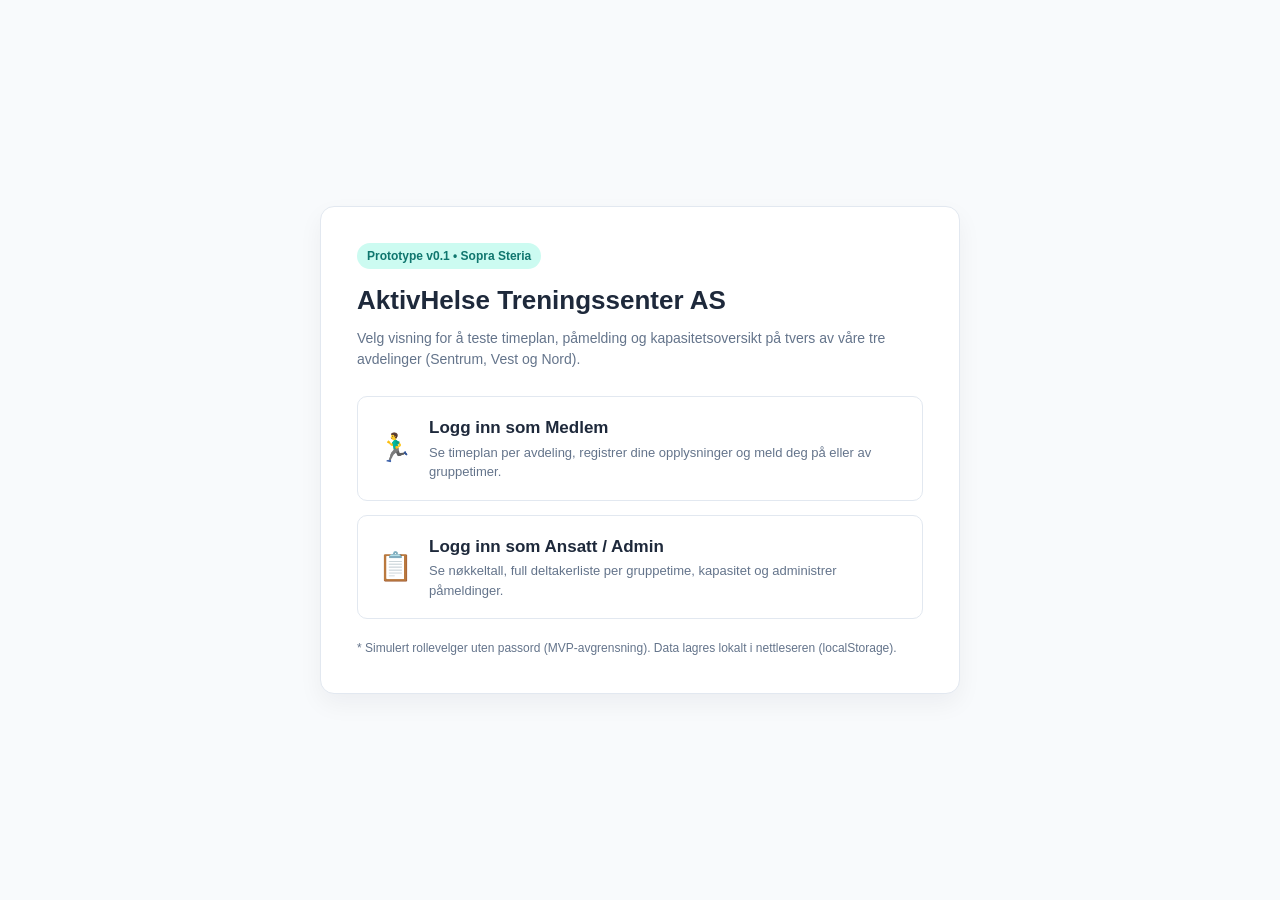
==== app/index.html @ 0dde115e "first commit" ====
<!DOCTYPE html>
<html lang="no">
<head>
  <meta charset="UTF-8" />
  <meta name="viewport" content="width=device-width, initial-scale=1.0" />
  <title>AktivHelse Treningssenter AS – Bookingsystem</title>
  <link rel="stylesheet" href="css/style.css" />
</head>
<body class="sentrert-side">
  <main class="portal-kort">
    <span class="merkelapp">Prototype v0.1 • Sopra Steria</span>
    <h1>AktivHelse Treningssenter AS</h1>
    <p class="undertittel">
      Velg visning for å teste timeplan, påmelding og kapasitetsoversikt på tvers av våre tre avdelinger (Sentrum, Vest og Nord).
    </p>

    <div class="rolle-valg">
      <a href="medlem.html" class="rolle-kort">
        <div class="rolle-ikon">🏃‍♂️</div>
        <div>
          <h2>Logg inn som Medlem</h2>
          <p>Se timeplan per avdeling, registrer dine opplysninger og meld deg på eller av gruppetimer.</p>
        </div>
      </a>

      <a href="ansatt.html" class="rolle-kort">
        <div class="rolle-ikon">📋</div>
        <div>
          <h2>Logg inn som Ansatt / Admin</h2>
          <p>Se nøkkeltall, full deltakerliste per gruppetime, kapasitet og administrer påmeldinger.</p>
        </div>
      </a>
    </div>

    <p class="fotnote">
      * Simulert rollevelger uten passord (MVP-avgrensning). Data lagres lokalt i nettleseren (localStorage).
    </p>
  </main>
</body>
</html>
---- app/css/style.css ----
:root {
  --bg-skifer: #F8FAFC;
  --kort-hvit: #FFFFFF;
  --ramme: #E2E8F0;
  --mork-skifer: #1E293B;
  --koks: #0F172A;
  --tekst-dempet: #64748B;
  --salvie: #0D9488;
  --salvie-mork: #0F766E;
  --lys-salvie: #CCFBF1;
  --varsel-rod: #BE123C;
  --varsel-rosa: #FFE4E6;
}

* {
  box-sizing: border-box;
  margin: 0;
  padding: 0;
  font-family: -apple-system, BlinkMacSystemFont, "Segoe UI", Roboto, sans-serif;
}

body {
  background-color: var(--bg-skifer);
  color: var(--koks);
  line-height: 1.5;
}

/* Startportal (index.html) */
body.sentrert-side {
  display: flex;
  align-items: center;
  justify-content: center;
  min-height: 100vh;
  padding: 20px;
}

.portal-kort {
  background: var(--kort-hvit);
  border: 1px solid var(--ramme);
  border-radius: 14px;
  max-width: 640px;
  width: 100%;
  padding: 36px;
  box-shadow: 0 10px 25px rgba(15, 23, 42, 0.05);
}

.merkelapp {
  display: inline-block;
  background: var(--lys-salvie);
  color: var(--salvie-mork);
  font-size: 12px;
  font-weight: 700;
  padding: 4px 10px;
  border-radius: 999px;
  margin-bottom: 12px;
}

.portal-kort h1 {
  font-size: 26px;
  color: var(--mork-skifer);
  margin-bottom: 8px;
}

.undertittel {
  color: var(--tekst-dempet);
  font-size: 14px;
}

.rolle-valg {
  display: flex;
  flex-direction: column;
  gap: 14px;
  margin: 26px 0 20px;
}

.rolle-kort {
  display: flex;
  align-items: center;
  gap: 16px;
  padding: 18px 20px;
  border: 1.5px solid var(--ramme);
  border-radius: 10px;
  text-decoration: none;
  color: inherit;
  transition: all 0.15s ease;
}

.rolle-kort:hover {
  border-color: var(--salvie);
  background-color: #F0FDFA;
}

.rolle-ikon {
  font-size: 28px;
}

.rolle-kort h2 {
  font-size: 17px;
  color: var(--mork-skifer);
  margin-bottom: 2px;
}

.rolle-kort p {
  font-size: 13px;
  color: var(--tekst-dempet);
}

.fotnote {
  font-size: 12px;
  color: var(--tekst-dempet);
}

/* Topplinje (medlem.html & ansatt.html) */
.topbar {
  background-color: var(--mork-skifer);
  color: #FFFFFF;
  padding: 18px 24px;
}

.topbar-innhold {
  max-width: 1120px;
  margin: 0 auto;
  display: flex;
  justify-content: space-between;
  align-items: center;
  flex-wrap: wrap;
  gap: 12px;
}

.topbar h1 {
  font-size: 20px;
}

.topbar .undertittel {
  color: #CBD5E1;
  font-size: 13px;
}

.rolle-bytte {
  display: flex;
  align-items: center;
  gap: 10px;
  flex-wrap: wrap;
}

.aktiv-rolle {
  font-size: 13px;
  background: rgba(255, 255, 255, 0.12);
  padding: 6px 12px;
  border-radius: 6px;
}

.btn-sekundar {
  background-color: var(--salvie);
  color: #FFFFFF;
  border: none;
  padding: 8px 14px;
  border-radius: 6px;
  font-size: 13px;
  font-weight: 600;
  text-decoration: none;
  cursor: pointer;
}

.btn-sekundar:hover {
  background-color: var(--salvie-mork);
}

.btn-lenke {
  color: #E2E8F0;
  font-size: 13px;
  text-decoration: none;
  padding: 6px 8px;
}

.btn-lenke:hover {
  text-decoration: underline;
}

/* Hovedinnhold & Kort */
.container {
  max-width: 1120px;
  margin: 26px auto;
  padding: 0 20px;
}

.kort {
  background: var(--kort-hvit);
  border: 1px solid var(--ramme);
  border-radius: 10px;
  padding: 18px 20px;
}

.filter-bar {
  display: flex;
  justify-content: space-between;
  align-items: center;
  flex-wrap: wrap;
  gap: 12px;
  margin-bottom: 20px;
}

.filter-bar h2 {
  font-size: 19px;
  color: var(--mork-skifer);
}

.filter-kontroll {
  display: flex;
  align-items: center;
  gap: 10px;
  flex-wrap: wrap;
}

select,
input[type="text"],
input[type="email"] {
  width: 100%;
  padding: 9px 12px;
  border: 1px solid var(--ramme);
  border-radius: 6px;
  font-size: 14px;
  background: #FFFFFF;
  color: var(--koks);
}

.filter-kontroll select {
  width: auto;
}

input:focus,
select:focus {
  outline: none;
  border-color: var(--salvie);
}

/* Statusmeldinger */
.melding {
  padding: 12px 16px;
  border-radius: 8px;
  margin-bottom: 18px;
  font-size: 14px;
  font-weight: 600;
}

.melding.skjult {
  display: none;
}

.melding.suksess {
  background-color: var(--lys-salvie);
  color: var(--salvie-mork);
  border: 1px solid var(--salvie);
}

.melding.feil {
  background-color: var(--varsel-rosa);
  color: var(--varsel-rod);
  border: 1px solid var(--varsel-rod);
}

/* Timeplan rutenett */
.timeplan-grid {
  display: grid;
  grid-template-columns: repeat(auto-fill, minmax(310px, 1fr));
  gap: 18px;
}

.time-kort {
  background: var(--kort-hvit);
  border: 1px solid var(--ramme);
  border-radius: 10px;
  padding: 20px;
  display: flex;
  flex-direction: column;
  justify-content: space-between;
  gap: 14px;
}

.badge {
  display: inline-block;
  font-size: 12px;
  font-weight: 700;
  padding: 4px 10px;
  border-radius: 999px;
}

.badge-ledig {
  background-color: var(--lys-salvie);
  color: var(--salvie-mork);
}

.badge-full {
  background-color: var(--varsel-rosa);
  color: var(--varsel-rod);
}

.meta {
  font-size: 13px;
  color: var(--tekst-dempet);
}

.handlinger {
  border-top: 1px solid var(--ramme);
  padding-top: 12px;
}

.btn-paameld {
  width: 100%;
  background-color: var(--mork-skifer);
  color: #FFFFFF;
  border: none;
  padding: 10px;
  border-radius: 6px;
  font-size: 14px;
  font-weight: 600;
  cursor: pointer;
}

.btn-paameld:hover:not(:disabled) {
  background-color: var(--koks);
}

.btn-paameld:disabled {
  background-color: #94A3B8;
  cursor: not-allowed;
}

.btn-avmeld {
  background: transparent;
  color: var(--varsel-rod);
  border: 1px solid var(--varsel-rod);
  padding: 4px 10px;
  border-radius: 5px;
  font-size: 12px;
  font-weight: 600;
  cursor: pointer;
}

.btn-avmeld:hover {
  background-color: var(--varsel-rosa);
}
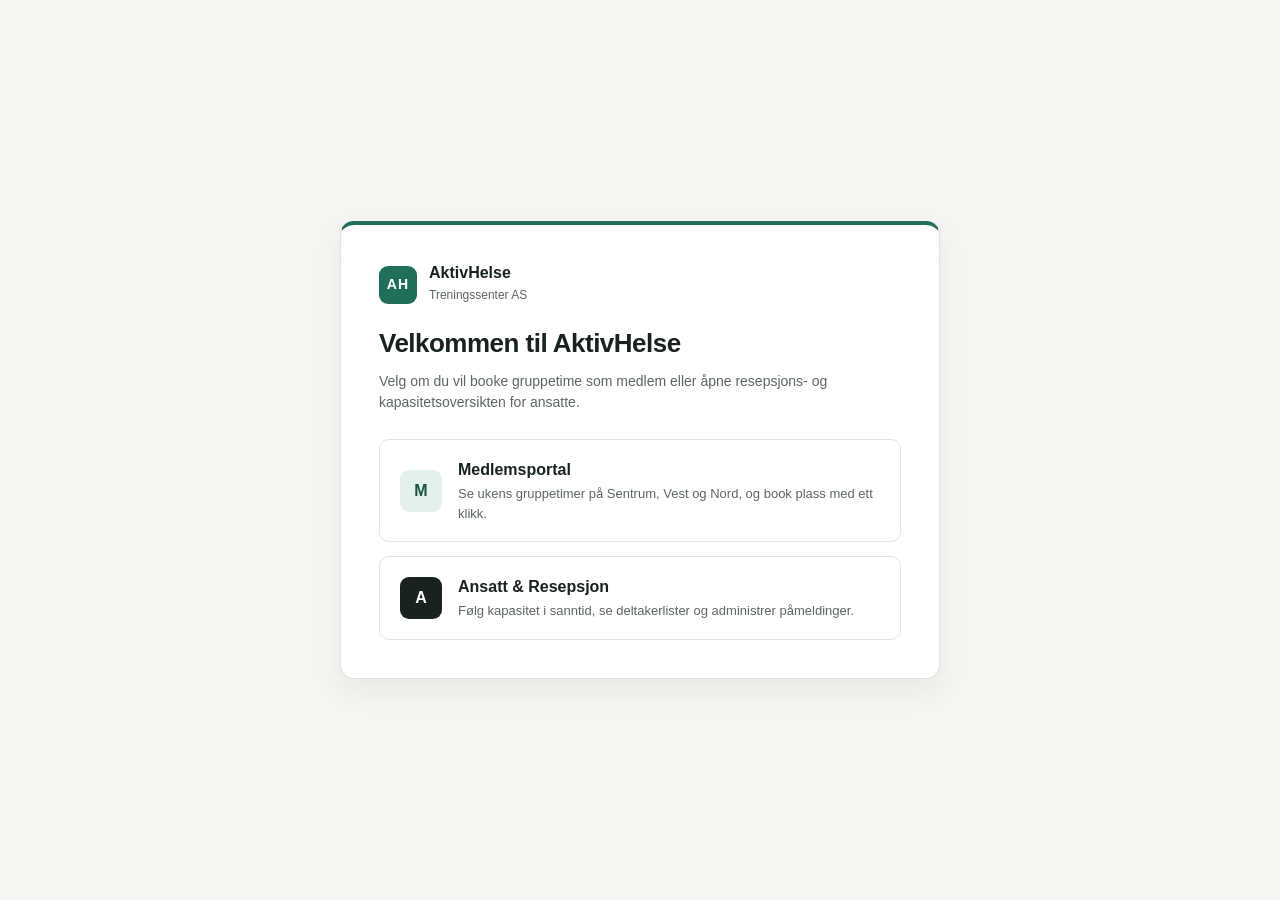
==== commit 9c0a4042: "Endret layout og farger" ====
--- a/app/index.html
+++ b/app/index.html
@@ -3,38 +3,41 @@
 <head>
   <meta charset="UTF-8" />
   <meta name="viewport" content="width=device-width, initial-scale=1.0" />
-  <title>AktivHelse Treningssenter AS – Bookingsystem</title>
+  <title>AktivHelse Treningssenter AS</title>
   <link rel="stylesheet" href="css/style.css" />
 </head>
 <body class="sentrert-side">
   <main class="portal-kort">
-    <span class="merkelapp">Prototype v0.1 • Sopra Steria</span>
-    <h1>AktivHelse Treningssenter AS</h1>
+    <div class="brand-rad" style="margin-bottom: 18px;">
+      <span class="brand-ikon">AH</span>
+      <div>
+        <strong style="font-size: 16px; color: var(--mork-skifer); display: block; line-height: 1.2;">AktivHelse</strong>
+        <span style="font-size: 12px; color: var(--tekst-dempet);">Treningssenter AS</span>
+      </div>
+    </div>
+
+    <h1>Velkommen til AktivHelse</h1>
     <p class="undertittel">
-      Velg visning for å teste timeplan, påmelding og kapasitetsoversikt på tvers av våre tre avdelinger (Sentrum, Vest og Nord).
+      Velg om du vil booke gruppetime som medlem eller åpne resepsjons- og kapasitetsoversikten for ansatte.
     </p>
 
     <div class="rolle-valg">
       <a href="medlem.html" class="rolle-kort">
-        <div class="rolle-ikon">🏃‍♂️</div>
+        <div class="rolle-merke">M</div>
         <div>
-          <h2>Logg inn som Medlem</h2>
-          <p>Se timeplan per avdeling, registrer dine opplysninger og meld deg på eller av gruppetimer.</p>
+          <h2>Medlemsportal</h2>
+          <p>Se ukens gruppetimer på Sentrum, Vest og Nord, og book plass med ett klikk.</p>
         </div>
       </a>
 
       <a href="ansatt.html" class="rolle-kort">
-        <div class="rolle-ikon">📋</div>
+        <div class="rolle-merke" style="background: var(--mork-skifer); color: #FFFFFF;">A</div>
         <div>
-          <h2>Logg inn som Ansatt / Admin</h2>
-          <p>Se nøkkeltall, full deltakerliste per gruppetime, kapasitet og administrer påmeldinger.</p>
+          <h2>Ansatt &amp; Resepsjon</h2>
+          <p>Følg kapasitet i sanntid, se deltakerlister og administrer påmeldinger.</p>
         </div>
       </a>
     </div>
-
-    <p class="fotnote">
-      * Simulert rollevelger uten passord (MVP-avgrensning). Data lagres lokalt i nettleseren (localStorage).
-    </p>
   </main>
 </body>
 </html>
--- a/app/css/style.css
+++ b/app/css/style.css
@@ -1,22 +1,23 @@
 :root {
-  --bg-skifer: #F8FAFC;
+  --bg-skifer: #F6F5F2;
   --kort-hvit: #FFFFFF;
-  --ramme: #E2E8F0;
-  --mork-skifer: #1E293B;
-  --koks: #0F172A;
-  --tekst-dempet: #64748B;
-  --salvie: #0D9488;
-  --salvie-mork: #0F766E;
-  --lys-salvie: #CCFBF1;
-  --varsel-rod: #BE123C;
-  --varsel-rosa: #FFE4E6;
+  --ramme: #E5E2DC;
+  --mork-skifer: #18221F;
+  --koks: #111816;
+  --tekst-dempet: #5C6662;
+  --salvie: #1F6F5B;
+  --salvie-mork: #165344;
+  --lys-salvie: #E3F1ED;
+  --varsel-gul: #D97706;
+  --varsel-rod: #B43232;
+  --varsel-rosa: #FBEAEA;
 }
 
 * {
   box-sizing: border-box;
   margin: 0;
   padding: 0;
-  font-family: -apple-system, BlinkMacSystemFont, "Segoe UI", Roboto, sans-serif;
+  font-family: "Inter", -apple-system, BlinkMacSystemFont, "Segoe UI", Roboto, sans-serif;
 }
 
 body {
@@ -25,6 +26,28 @@
   line-height: 1.5;
 }
 
+/* Merkevare-ikon (AH) */
+.brand-rad {
+  display: flex;
+  align-items: center;
+  gap: 12px;
+}
+
+.brand-ikon {
+  display: inline-flex;
+  align-items: center;
+  justify-content: center;
+  width: 38px;
+  height: 38px;
+  background-color: var(--salvie);
+  color: #FFFFFF;
+  font-weight: 800;
+  font-size: 14px;
+  letter-spacing: 0.08em;
+  border-radius: 9px;
+  flex-shrink: 0;
+}
+
 /* Startportal (index.html) */
 body.sentrert-side {
   display: flex;
@@ -37,26 +60,18 @@
 .portal-kort {
   background: var(--kort-hvit);
   border: 1px solid var(--ramme);
+  border-top: 4px solid var(--salvie);
   border-radius: 14px;
-  max-width: 640px;
+  max-width: 600px;
   width: 100%;
-  padding: 36px;
-  box-shadow: 0 10px 25px rgba(15, 23, 42, 0.05);
-}
-
-.merkelapp {
-  display: inline-block;
-  background: var(--lys-salvie);
-  color: var(--salvie-mork);
-  font-size: 12px;
-  font-weight: 700;
-  padding: 4px 10px;
-  border-radius: 999px;
-  margin-bottom: 12px;
+  padding: 38px;
+  box-shadow: 0 12px 30px rgba(24, 34, 31, 0.06);
 }
 
 .portal-kort h1 {
   font-size: 26px;
+  font-weight: 700;
+  letter-spacing: -0.02em;
   color: var(--mork-skifer);
   margin-bottom: 8px;
 }
@@ -70,7 +85,7 @@
   display: flex;
   flex-direction: column;
   gap: 14px;
-  margin: 26px 0 20px;
+  margin-top: 26px;
 }
 
 .rolle-kort {
@@ -87,15 +102,26 @@
 
 .rolle-kort:hover {
   border-color: var(--salvie);
-  background-color: #F0FDFA;
-}
-
-.rolle-ikon {
-  font-size: 28px;
+  background-color: #F4F9F7;
+  transform: translateY(-1px);
+}
+
+.rolle-merke {
+  width: 42px;
+  height: 42px;
+  border-radius: 9px;
+  background: var(--lys-salvie);
+  color: var(--salvie-mork);
+  font-weight: 800;
+  font-size: 16px;
+  display: flex;
+  align-items: center;
+  justify-content: center;
+  flex-shrink: 0;
 }
 
 .rolle-kort h2 {
-  font-size: 17px;
+  font-size: 16px;
   color: var(--mork-skifer);
   margin-bottom: 2px;
 }
@@ -105,16 +131,11 @@
   color: var(--tekst-dempet);
 }
 
-.fotnote {
-  font-size: 12px;
-  color: var(--tekst-dempet);
-}
-
-/* Topplinje (medlem.html & ansatt.html) */
+/* Topplinje */
 .topbar {
   background-color: var(--mork-skifer);
   color: #FFFFFF;
-  padding: 18px 24px;
+  padding: 16px 24px;
 }
 
 .topbar-innhold {
@@ -128,12 +149,14 @@
 }
 
 .topbar h1 {
-  font-size: 20px;
+  font-size: 18px;
+  font-weight: 700;
+  letter-spacing: -0.01em;
 }
 
 .topbar .undertittel {
-  color: #CBD5E1;
-  font-size: 13px;
+  color: #B8C4C0;
+  font-size: 12px;
 }
 
 .rolle-bytte {
@@ -144,9 +167,12 @@
 }
 
 .aktiv-rolle {
-  font-size: 13px;
-  background: rgba(255, 255, 255, 0.12);
-  padding: 6px 12px;
+  font-size: 12px;
+  font-weight: 600;
+  text-transform: uppercase;
+  letter-spacing: 0.05em;
+  background: rgba(255, 255, 255, 0.1);
+  padding: 6px 10px;
   border-radius: 6px;
 }
 
@@ -166,21 +192,37 @@
   background-color: var(--salvie-mork);
 }
 
+.btn-outline {
+  background: var(--kort-hvit);
+  color: var(--mork-skifer);
+  border: 1px solid var(--ramme);
+  padding: 7px 13px;
+  border-radius: 6px;
+  font-size: 13px;
+  font-weight: 600;
+  cursor: pointer;
+}
+
+.btn-outline:hover {
+  border-color: var(--mork-skifer);
+}
+
 .btn-lenke {
-  color: #E2E8F0;
+  color: #D6DFDC;
   font-size: 13px;
   text-decoration: none;
   padding: 6px 8px;
 }
 
 .btn-lenke:hover {
+  color: #FFFFFF;
   text-decoration: underline;
 }
 
-/* Hovedinnhold & Kort */
+/* Container & Kort */
 .container {
   max-width: 1120px;
-  margin: 26px auto;
+  margin: 28px auto;
   padding: 0 20px;
 }
 
@@ -188,7 +230,8 @@
   background: var(--kort-hvit);
   border: 1px solid var(--ramme);
   border-radius: 10px;
-  padding: 18px 20px;
+  padding: 20px;
+  box-shadow: 0 2px 8px rgba(24, 34, 31, 0.03);
 }
 
 .filter-bar {
@@ -196,41 +239,70 @@
   justify-content: space-between;
   align-items: center;
   flex-wrap: wrap;
+  gap: 14px;
+  margin-bottom: 20px;
+}
+
+.filter-bar h2 {
+  font-size: 20px;
+  letter-spacing: -0.01em;
+  color: var(--mork-skifer);
+}
+
+.filter-kontroll {
+  display: flex;
+  align-items: center;
   gap: 12px;
-  margin-bottom: 20px;
-}
-
-.filter-bar h2 {
-  font-size: 19px;
-  color: var(--mork-skifer);
-}
-
-.filter-kontroll {
-  display: flex;
-  align-items: center;
-  gap: 10px;
   flex-wrap: wrap;
 }
 
-select,
+/* Avdelings-chips */
+.chip-gruppe {
+  display: inline-flex;
+  background: #EBE8E1;
+  padding: 4px;
+  border-radius: 8px;
+  gap: 4px;
+  flex-wrap: wrap;
+}
+
+.chip {
+  border: none;
+  background: transparent;
+  color: var(--tekst-dempet);
+  padding: 6px 14px;
+  border-radius: 6px;
+  font-size: 13px;
+  font-weight: 600;
+  cursor: pointer;
+  transition: all 0.15s ease;
+}
+
+.chip:hover {
+  color: var(--mork-skifer);
+}
+
+.chip.aktiv {
+  background: var(--kort-hvit);
+  color: var(--mork-skifer);
+  box-shadow: 0 1px 3px rgba(0, 0, 0, 0.08);
+}
+
+/* Skjemafelt */
 input[type="text"],
 input[type="email"] {
   width: 100%;
-  padding: 9px 12px;
+  padding: 10px 12px;
   border: 1px solid var(--ramme);
-  border-radius: 6px;
+  border-radius: 7px;
   font-size: 14px;
+  background: #FAF9F7;
+  color: var(--koks);
+}
+
+input:focus {
+  outline: none;
   background: #FFFFFF;
-  color: var(--koks);
-}
-
-.filter-kontroll select {
-  width: auto;
-}
-
-input:focus,
-select:focus {
-  outline: none;
   border-color: var(--salvie);
 }
 
@@ -262,26 +334,46 @@
 /* Timeplan rutenett */
 .timeplan-grid {
   display: grid;
-  grid-template-columns: repeat(auto-fill, minmax(310px, 1fr));
+  grid-template-columns: repeat(auto-fill, minmax(315px, 1fr));
   gap: 18px;
 }
 
 .time-kort {
   background: var(--kort-hvit);
   border: 1px solid var(--ramme);
+  border-top: 3px solid var(--salvie);
   border-radius: 10px;
   padding: 20px;
   display: flex;
   flex-direction: column;
   justify-content: space-between;
-  gap: 14px;
+  gap: 16px;
+  box-shadow: 0 2px 8px rgba(24, 34, 31, 0.04);
+  transition: transform 0.15s ease, box-shadow 0.15s ease;
+}
+
+.time-kort:hover {
+  transform: translateY(-2px);
+  box-shadow: 0 6px 16px rgba(24, 34, 31, 0.07);
+}
+
+.time-kort.full {
+  border-top-color: var(--varsel-rod);
+}
+
+.avdeling-tag {
+  font-size: 11px;
+  font-weight: 700;
+  text-transform: uppercase;
+  letter-spacing: 0.08em;
+  color: var(--salvie-mork);
 }
 
 .badge {
   display: inline-block;
   font-size: 12px;
   font-weight: 700;
-  padding: 4px 10px;
+  padding: 3px 10px;
   border-radius: 999px;
 }
 
@@ -300,29 +392,51 @@
   color: var(--tekst-dempet);
 }
 
-.handlinger {
-  border-top: 1px solid var(--ramme);
-  padding-top: 12px;
-}
-
+/* Visuell kapasitetsmåler */
+.kapasitet-bar {
+  width: 100%;
+  height: 5px;
+  background: #EBE8E1;
+  border-radius: 999px;
+  overflow: hidden;
+  margin-bottom: 12px;
+}
+
+.kapasitet-fyll {
+  height: 100%;
+  background: var(--salvie);
+  border-radius: 999px;
+  transition: width 0.25s ease;
+}
+
+.kapasitet-fyll.nesten-full {
+  background: var(--varsel-gul);
+}
+
+.kapasitet-fyll.full {
+  background: var(--varsel-rod);
+}
+
+/* Knapper */
 .btn-paameld {
   width: 100%;
   background-color: var(--mork-skifer);
   color: #FFFFFF;
   border: none;
-  padding: 10px;
-  border-radius: 6px;
+  padding: 10px 14px;
+  border-radius: 7px;
   font-size: 14px;
   font-weight: 600;
   cursor: pointer;
+  transition: background-color 0.15s ease;
 }
 
 .btn-paameld:hover:not(:disabled) {
-  background-color: var(--koks);
+  background-color: var(--salvie-mork);
 }
 
 .btn-paameld:disabled {
-  background-color: #94A3B8;
+  background-color: #A3ABA8;
   cursor: not-allowed;
 }
 
@@ -330,8 +444,8 @@
   background: transparent;
   color: var(--varsel-rod);
   border: 1px solid var(--varsel-rod);
-  padding: 4px 10px;
-  border-radius: 5px;
+  padding: 5px 10px;
+  border-radius: 6px;
   font-size: 12px;
   font-weight: 600;
   cursor: pointer;
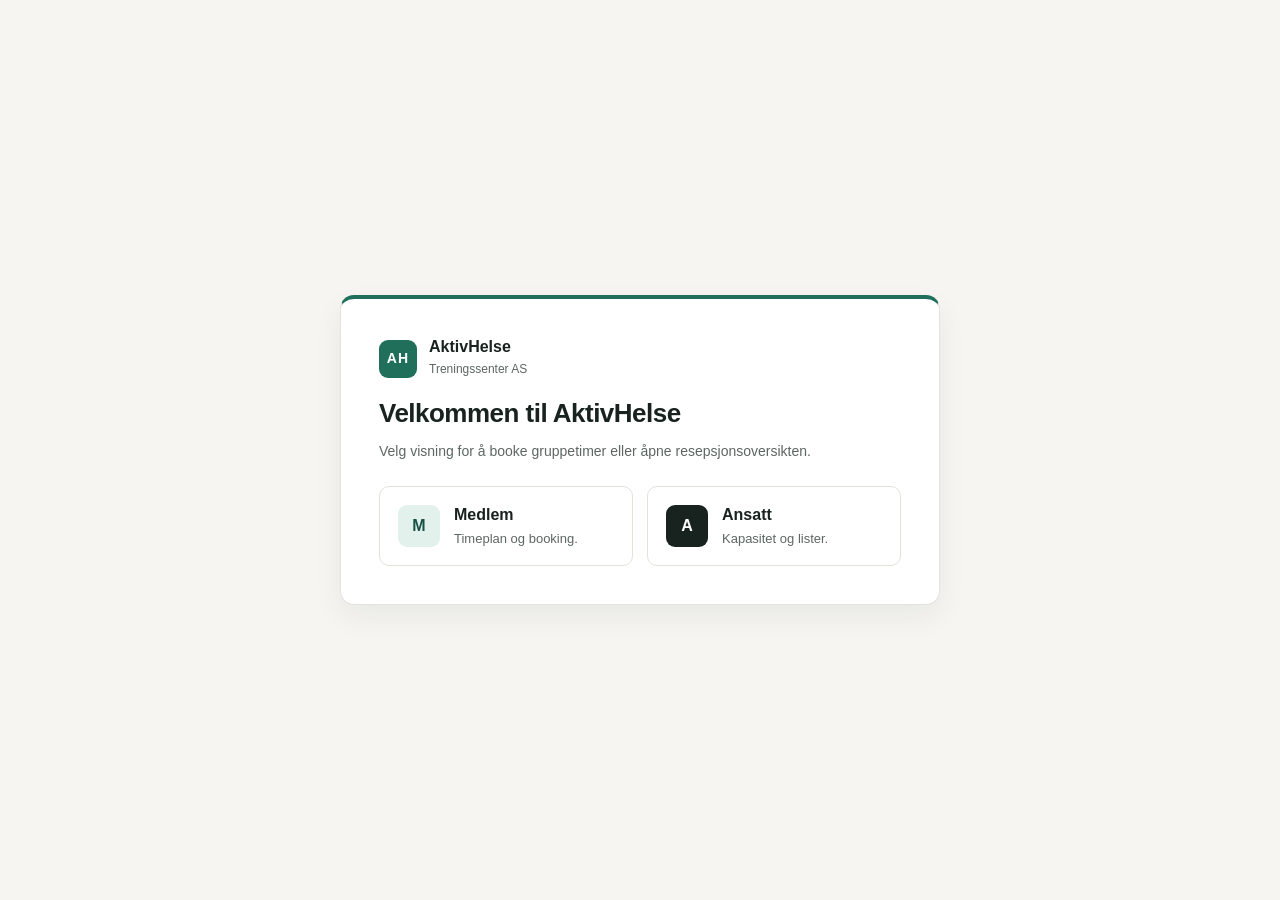
==== commit 3ab723d9: "bedre tilpasset mobil" ====
--- a/app/index.html
+++ b/app/index.html
@@ -8,7 +8,7 @@
 </head>
 <body class="sentrert-side">
   <main class="portal-kort">
-    <div class="brand-rad" style="margin-bottom: 18px;">
+    <div class="brand-rad" style="margin-bottom: 14px;">
       <span class="brand-ikon">AH</span>
       <div>
         <strong style="font-size: 16px; color: var(--mork-skifer); display: block; line-height: 1.2;">AktivHelse</strong>
@@ -18,23 +18,23 @@
 
     <h1>Velkommen til AktivHelse</h1>
     <p class="undertittel">
-      Velg om du vil booke gruppetime som medlem eller åpne resepsjons- og kapasitetsoversikten for ansatte.
+      Velg visning for å booke gruppetimer eller åpne resepsjonsoversikten.
     </p>
 
     <div class="rolle-valg">
       <a href="medlem.html" class="rolle-kort">
         <div class="rolle-merke">M</div>
         <div>
-          <h2>Medlemsportal</h2>
-          <p>Se ukens gruppetimer på Sentrum, Vest og Nord, og book plass med ett klikk.</p>
+          <h2>Medlem</h2>
+          <p>Timeplan og booking.</p>
         </div>
       </a>
 
       <a href="ansatt.html" class="rolle-kort">
         <div class="rolle-merke" style="background: var(--mork-skifer); color: #FFFFFF;">A</div>
         <div>
-          <h2>Ansatt &amp; Resepsjon</h2>
-          <p>Følg kapasitet i sanntid, se deltakerlister og administrer påmeldinger.</p>
+          <h2>Ansatt</h2>
+          <p>Kapasitet og lister.</p>
         </div>
       </a>
     </div>
--- a/app/css/style.css
+++ b/app/css/style.css
@@ -20,7 +20,10 @@
   font-family: "Inter", -apple-system, BlinkMacSystemFont, "Segoe UI", Roboto, sans-serif;
 }
 
+html,
 body {
+  max-width: 100%;
+  overflow-x: hidden;
   background-color: var(--bg-skifer);
   color: var(--koks);
   line-height: 1.5;
@@ -82,17 +85,17 @@
 }
 
 .rolle-valg {
-  display: flex;
-  flex-direction: column;
+  display: grid;
+  grid-template-columns: 1fr 1fr;
   gap: 14px;
-  margin-top: 26px;
+  margin-top: 24px;
 }
 
 .rolle-kort {
   display: flex;
   align-items: center;
-  gap: 16px;
-  padding: 18px 20px;
+  gap: 14px;
+  padding: 16px 18px;
   border: 1.5px solid var(--ramme);
   border-radius: 10px;
   text-decoration: none;
@@ -222,6 +225,7 @@
 /* Container & Kort */
 .container {
   max-width: 1120px;
+  width: 100%;
   margin: 28px auto;
   padding: 0 20px;
 }
@@ -231,7 +235,43 @@
   border: 1px solid var(--ramme);
   border-radius: 10px;
   padding: 20px;
+  min-width: 0;
+  max-width: 100%;
   box-shadow: 0 2px 8px rgba(24, 34, 31, 0.03);
+}
+
+/* KPI-rad (ansattvisning) */
+.kpi-rad {
+  display: grid;
+  grid-template-columns: repeat(3, minmax(0, 1fr));
+  gap: 14px;
+  margin-bottom: 22px;
+}
+
+.kpi-kort {
+  padding: 16px 20px;
+}
+
+.kpi-verdi {
+  font-size: 26px;
+  font-weight: 700;
+  line-height: 1.2;
+  margin-top: 2px;
+}
+
+.tabell-wrap {
+  width: 100%;
+  max-width: 100%;
+  overflow-x: auto;
+  -webkit-overflow-scrolling: touch;
+}
+
+.tabell-wrap table {
+  width: 100%;
+  min-width: 440px;
+  border-collapse: collapse;
+  margin-top: 10px;
+  font-size: 13px;
 }
 
 .filter-bar {
@@ -254,6 +294,7 @@
   align-items: center;
   gap: 12px;
   flex-wrap: wrap;
+  max-width: 100%;
 }
 
 /* Avdelings-chips */
@@ -264,6 +305,7 @@
   border-radius: 8px;
   gap: 4px;
   flex-wrap: wrap;
+  max-width: 100%;
 }
 
 .chip {
@@ -334,7 +376,7 @@
 /* Timeplan rutenett */
 .timeplan-grid {
   display: grid;
-  grid-template-columns: repeat(auto-fill, minmax(315px, 1fr));
+  grid-template-columns: repeat(auto-fill, minmax(min(100%, 315px), 1fr));
   gap: 18px;
 }
 
@@ -344,6 +386,7 @@
   border-top: 3px solid var(--salvie);
   border-radius: 10px;
   padding: 20px;
+  min-width: 0;
   display: flex;
   flex-direction: column;
   justify-content: space-between;
@@ -449,8 +492,170 @@
   font-size: 12px;
   font-weight: 600;
   cursor: pointer;
+  white-space: nowrap;
 }
 
 .btn-avmeld:hover {
   background-color: var(--varsel-rosa);
+}
+
+/* Mobilvisning (under 640px) */
+@media (max-width: 640px) {
+  /* Kompakt startportal på mobil: to kort ved siden av hverandre */
+  body.sentrert-side {
+    padding: 14px;
+  }
+
+  .portal-kort {
+    padding: 22px 18px;
+    border-radius: 12px;
+  }
+
+  .portal-kort h1 {
+    font-size: 21px;
+    margin-bottom: 6px;
+  }
+
+  .portal-kort .undertittel {
+    font-size: 13px;
+  }
+
+  .rolle-valg {
+    grid-template-columns: repeat(2, minmax(0, 1fr));
+    gap: 10px;
+    margin-top: 18px;
+  }
+
+  .rolle-kort {
+    flex-direction: column;
+    align-items: flex-start;
+    gap: 8px;
+    padding: 14px 12px;
+    min-height: 44px;
+  }
+
+  .rolle-merke {
+    width: 34px;
+    height: 34px;
+    font-size: 14px;
+    border-radius: 8px;
+  }
+
+  .rolle-kort h2 {
+    font-size: 15px;
+    margin-bottom: 2px;
+  }
+
+  .rolle-kort p {
+    font-size: 12px;
+    line-height: 1.3;
+  }
+
+  /* Topplinje og container på mobil */
+  .topbar {
+    padding: 12px 14px;
+  }
+
+  .topbar h1 {
+    font-size: 16px;
+  }
+
+  .brand-ikon {
+    width: 32px;
+    height: 32px;
+    font-size: 12px;
+  }
+
+  .container {
+    margin: 16px auto;
+    padding: 0 14px;
+  }
+
+  .kort {
+    padding: 15px;
+    border-radius: 9px;
+  }
+
+  .filter-bar {
+    gap: 10px;
+    margin-bottom: 14px;
+  }
+
+  .filter-bar h2 {
+    font-size: 18px;
+  }
+
+  /* Avdelings-chips i 4 kolonner */
+  .chip-gruppe {
+    width: 100%;
+    display: grid;
+    grid-template-columns: repeat(4, minmax(0, 1fr));
+    padding: 3px;
+    gap: 3px;
+  }
+
+  .chip {
+    padding: 7px 4px;
+    font-size: 12px;
+    text-align: center;
+  }
+
+  /* Beholder fin kortstil under medlem, men litt mer kompakt */
+  .timeplan-grid {
+    grid-template-columns: 1fr;
+    gap: 12px;
+  }
+
+  .time-kort {
+    padding: 15px 16px;
+    gap: 12px;
+  }
+
+  /* Tre KPI-bokser på rad øverst i ansattvisning */
+  .kpi-rad {
+    gap: 8px;
+    margin-bottom: 14px;
+  }
+
+  .kpi-kort {
+    padding: 10px 8px;
+  }
+
+  .kpi-kort .meta {
+    font-size: 11px;
+  }
+
+  .kpi-verdi {
+    font-size: 17px;
+  }
+
+  .ansatt-kort-header h3 {
+    font-size: 15px !important;
+  }
+
+  .ansatt-kort-header h3 span {
+    display: block;
+    margin-top: 2px;
+    font-size: 12px !important;
+  }
+
+  /* Skjul e-postkolonnen og fjern sideveis scroll på mobil */
+  .tabell-wrap {
+    overflow-x: visible;
+  }
+
+  .tabell-wrap table {
+    min-width: 0;
+    width: 100%;
+    font-size: 12.5px;
+  }
+
+  .kol-epost {
+    display: none !important;
+  }
+
+  .tabell-wrap th,
+  .tabell-wrap td {
+    padding: 6px 5px !important;
+  }
 }
